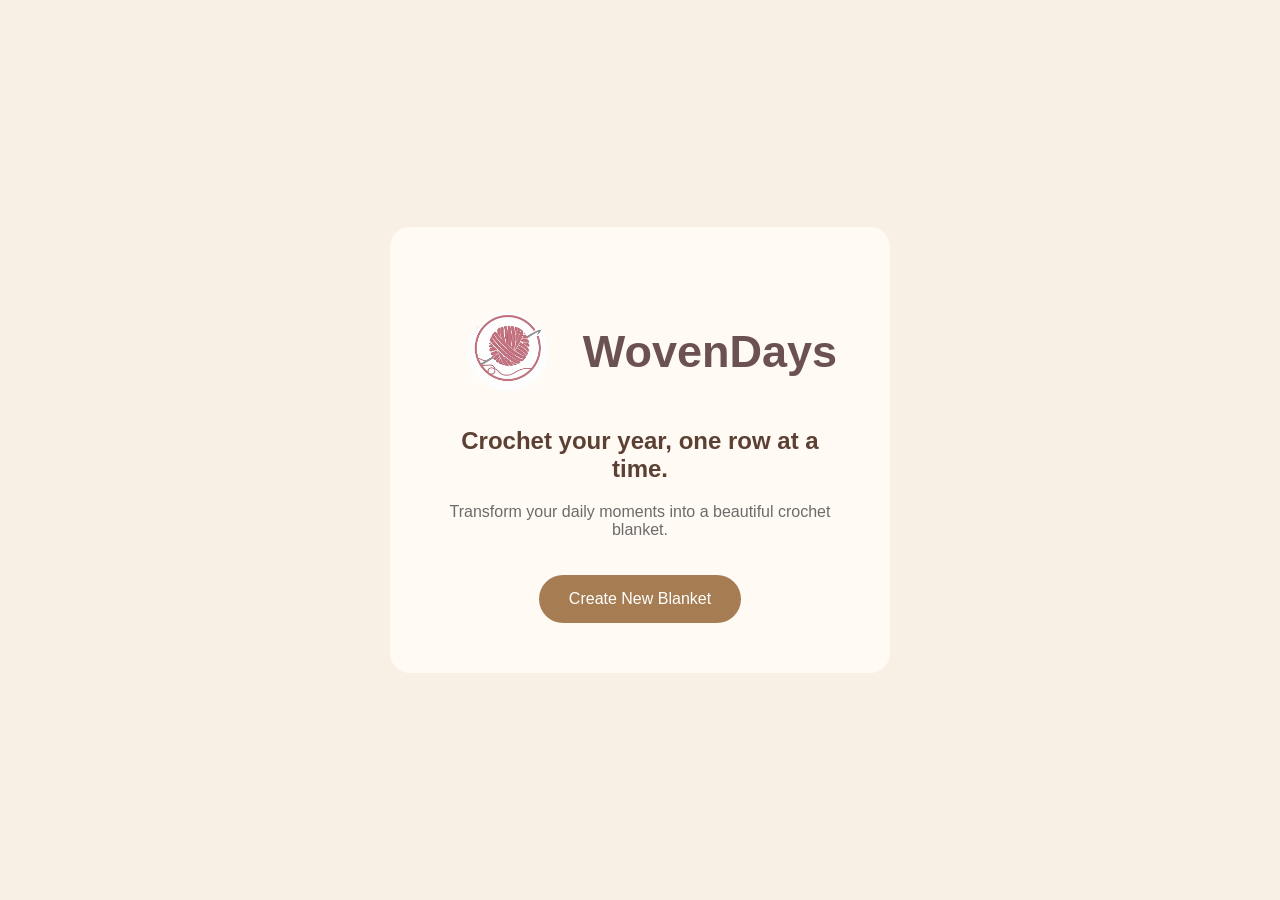
==== index.html @ a02658bf "added custom amde logo" ====
<!DOCTYPE html>
<html lang="en">

<head>
    <meta charset="UTF-8">
    <meta name="viewport" content="width=device-width, initial-scale=1.0">

    <title>WovenDays</title>

    <link rel="stylesheet" href="style.css">
</head>

<body>

    <main class="hero">

       <h1>
    <img src="assets/Object.png" alt="WovenDays logo" class="logo">
    WovenDays
</h1>
        <h2>
            Crochet your year,
            one row at a time.
        </h2>

        <p>
            Transform your daily moments into
            a beautiful crochet blanket.
        </p>

        <button>
            Create New Blanket
        </button>

    </main>

    <script src="script.js"></script>

</body>

</html>
---- style.css ----
body {

    margin: 0;
    height: 100vh;

    display: flex;
    justify-content: center;
    align-items: center;

    background-color: #f8efe5;

    font-family: Arial, sans-serif;

}


.hero {

    text-align: center;

    background: #fffaf3;

    padding: 50px;

    border-radius: 20px;

    width: 400px;

}


h1 {

    font-size: 45px;

    color: #8b5e3c;

}


h2 {

    color: #5c4033;

}


p {

    color: #6b6b6b;

}


button {

    margin-top: 20px;

    padding: 15px 30px;

    border: none;

    border-radius: 30px;

    background-color: #a67c52;

    color: white;

    font-size: 16px;

    cursor: pointer;

}
.logo {
    width: 130px;
    height: auto;
}

h1 {
    display: flex;
    align-items: center;
    justify-content: center;
    gap: 10px;

    font-size: 45px;
    color: #6B5151;
}
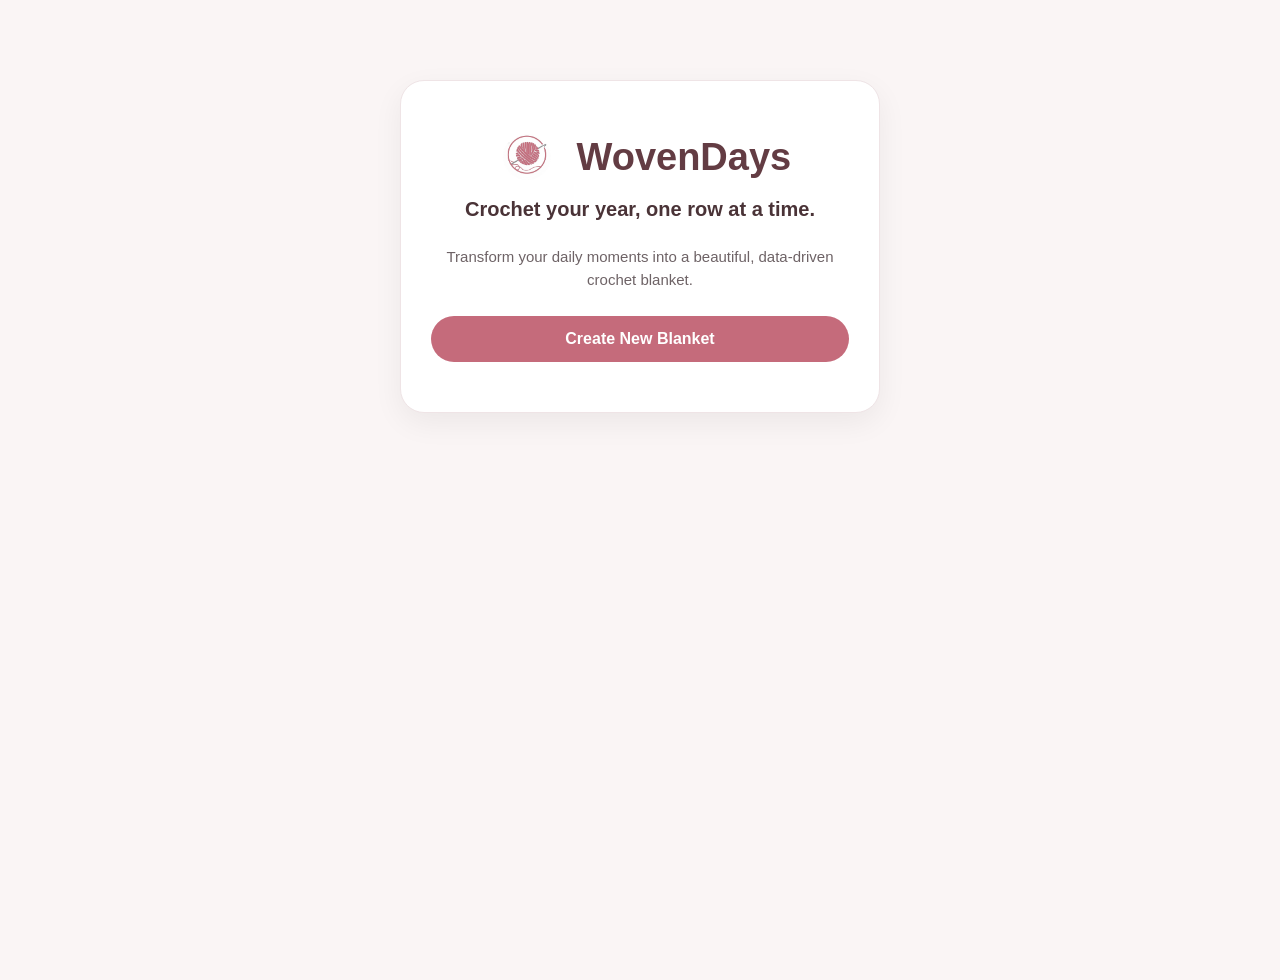
==== commit 1d9c3682: "created the dashboard" ====
--- a/index.html
+++ b/index.html
@@ -1,41 +1,25 @@
 <!DOCTYPE html>
 <html lang="en">
-
 <head>
     <meta charset="UTF-8">
     <meta name="viewport" content="width=device-width, initial-scale=1.0">
-
-    <title>WovenDays</title>
-
+    <title>WovenDays | Crochet Your Year</title>
     <link rel="stylesheet" href="style.css">
 </head>
-
 <body>
-
     <main class="hero">
-
-       <h1>
-    <img src="assets/Object.png" alt="WovenDays logo" class="logo">
-    WovenDays
-</h1>
-        <h2>
-            Crochet your year,
-            one row at a time.
-        </h2>
-
-        <p>
-            Transform your daily moments into
-            a beautiful crochet blanket.
-        </p>
-
-        <button>
-            Create New Blanket
-        </button>
-
+        <h1>
+            <img src="assets/Object.png" alt="WovenDays logo" class="logo">
+            <span>WovenDays</span>
+        </h1>
+        <h2>Crochet your year, one row at a time.</h2>
+        <p>Transform your daily moments into a beautiful, data-driven crochet blanket.</p>
+        <button id="startBtn" class="btn-primary">Create New Blanket</button>
     </main>
-
-    <script src="script.js"></script>
-
+    <script>
+        document.getElementById("startBtn").addEventListener("click", () => {
+            window.location.href = "create.html";
+        });
+    </script>
 </body>
-
 </html>
--- a/style.css
+++ b/style.css
@@ -1,87 +1,451 @@
+* {
+    box-sizing: border-box;
+    font-family: -apple-system, BlinkMacSystemFont, "Segoe UI", Roboto, Helvetica, Arial, sans-serif;
+}
+
 body {
-
     margin: 0;
-    height: 100vh;
-
-    display: flex;
+    padding: 0;
+    background-color: #FAF5F5;
+    color: #3C3335;
+    min-height: 100vh;
+}
+
+/* Common Logo Styles */
+.logo {
+    height: 42px;
+    width: auto;
+    object-fit: contain;
+    vertical-align: middle;
+}
+
+.hero {
+    display: flex;
+    flex-direction: column;
+    align-items: center;
     justify-content: center;
-    align-items: center;
-
-    background-color: #f8efe5;
-
-    font-family: Arial, sans-serif;
-
-}
-
-
-.hero {
-
     text-align: center;
-
-    background: #fffaf3;
-
-    padding: 50px;
-
+    background: #FFFFFF;
+    padding: 50px 30px;
+    border-radius: 24px;
+    width: 480px;
+    margin: 80px auto;
+    box-shadow: 0 10px 30px rgba(0,0,0,0.06);
+    border: 1px solid #EFE4E6;
+}
+
+.hero h1 {
+    display: flex;
+    align-items: center;
+    justify-content: center;
+    gap: 12px;
+}
+
+.hero .logo {
+    height: 52px;
+}
+
+h1 {
+    font-size: 38px;
+    color: #633C43;
+    margin: 0;
+}
+
+h2 {
+    font-size: 20px;
+    color: #4A3337;
+    margin-top: 15px;
+    margin-bottom: 10px;
+}
+
+p {
+    color: #6E6366;
+    font-size: 15px;
+    line-height: 1.5;
+}
+
+.container {
+    width: 480px;
+    margin: 50px auto;
+    background: white;
+    padding: 36px;
+    border-radius: 24px;
+    box-shadow: 0 10px 30px rgba(0,0,0,0.06);
+    border: 1px solid #EFE4E6;
+}
+
+.container-wide {
+    width: 640px;
+}
+
+.header {
+    display: flex;
+    align-items: center;
+    gap: 16px;
+    margin-bottom: 24px;
+}
+
+.header h1 {
+    font-size: 28px;
+}
+
+.subtitle {
+    margin: 4px 0 0 0;
+    color: #6E6366;
+    font-size: 14px;
+}
+
+form {
+    display: flex;
+    flex-direction: column;
+    gap: 16px;
+}
+
+.form-group {
+    display: flex;
+    flex-direction: column;
+    gap: 6px;
+}
+
+label {
+    font-weight: 600;
+    font-size: 14px;
+    color: #4A3337;
+}
+
+input, select {
+    padding: 12px 14px;
+    border-radius: 10px;
+    border: 1px solid #D1C0C4;
+    font-size: 15px;
+    background: #FCF8F8;
+    outline: none;
+}
+
+input:focus, select:focus {
+    border-color: #C56B7B;
+}
+
+.btn-primary {
+    margin-top: 10px;
+    padding: 14px 24px;
+    border: none;
+    border-radius: 30px;
+    background-color: #C56B7B;
+    color: white;
+    font-size: 16px;
+    font-weight: 600;
+    cursor: pointer;
+    transition: background 0.2s;
+    width: 100%;
+}
+
+.btn-primary:hover {
+    background-color: #B25A6A;
+}
+
+.btn-secondary {
+    background-color: #F5EAEB;
+    color: #4A3337;
+    border: 1px solid #D1C0C4;
+    padding: 12px 20px;
     border-radius: 20px;
-
-    width: 400px;
-
-}
-
-
-h1 {
-
-    font-size: 45px;
-
-    color: #8b5e3c;
-
-}
-
-
-h2 {
-
-    color: #5c4033;
-
-}
-
-
-p {
-
-    color: #6b6b6b;
-
-}
-
-
-button {
-
-    margin-top: 20px;
-
-    padding: 15px 30px;
-
+    font-size: 14px;
+    font-weight: 600;
+    cursor: pointer;
+}
+
+.btn-secondary:hover {
+    background-color: #EADADB;
+}
+
+/* Legend Builder Styles */
+.legend-rows-container {
+    display: flex;
+    flex-direction: column;
+    gap: 10px;
+}
+
+.legend-row {
+    display: flex;
+    align-items: center;
+    gap: 10px;
+    background: #FCF8F8;
+    padding: 10px 14px;
+    border-radius: 12px;
+    border: 1px solid #EFE4E6;
+}
+
+.legend-row input[type="color"] {
+    width: 40px;
+    height: 40px;
+    padding: 2px;
     border: none;
-
-    border-radius: 30px;
-
-    background-color: #a67c52;
-
+    border-radius: 8px;
+    cursor: pointer;
+    background: transparent;
+}
+
+.legend-row input[type="text"],
+.legend-row input[type="number"] {
+    flex: 1;
+    padding: 8px 10px;
+}
+
+.remove-btn {
+    background: #E74C3C;
     color: white;
-
+    border: none;
+    border-radius: 50%;
+    width: 28px;
+    height: 28px;
     font-size: 16px;
-
     cursor: pointer;
-
-}
-.logo {
-    width: 130px;
-    height: auto;
-}
-
-h1 {
-    display: flex;
-    align-items: center;
+}
+
+/* Dashboard Layout */
+.navbar {
+    display: flex;
+    justify-content: space-between;
+    align-items: center;
+    padding: 12px 32px;
+    background: #FFFFFF;
+    border-bottom: 1px solid #EFE4E6;
+}
+
+.nav-brand {
+    display: flex;
+    align-items: center;
+    gap: 12px;
+    font-size: 20px;
+    font-weight: 700;
+    color: #4A3337;
+}
+
+.nav-actions {
+    display: flex;
+    gap: 10px;
+}
+
+.btn-ghost {
+    background: transparent;
+    border: 1px solid #D1C0C4;
+    padding: 8px 14px;
+    border-radius: 20px;
+    cursor: pointer;
+    font-weight: 600;
+    color: #4A3337;
+    font-size: 13px;
+}
+
+.btn-ghost:hover {
+    background: #F5EAEB;
+}
+
+.btn-ghost.danger:hover {
+    background: #FDE8E8;
+    border-color: #E74C3C;
+    color: #C0392B;
+}
+
+.dashboard-grid {
+    display: grid;
+    grid-template-columns: 360px 1fr;
+    gap: 24px;
+    padding: 24px 32px;
+    max-width: 1300px;
+    margin: 0 auto;
+}
+
+.dashboard-sidebar {
+    display: flex;
+    flex-direction: column;
+    gap: 20px;
+}
+
+.card {
+    background: white;
+    border-radius: 20px;
+    padding: 20px;
+    box-shadow: 0 4px 15px rgba(0,0,0,0.04);
+    border: 1px solid #EFE4E6;
+}
+
+.card h3, .card h2 {
+    margin-top: 0;
+    margin-bottom: 14px;
+    color: #4A3337;
+}
+
+/* Today's Instruction Panel */
+.instruction-card {
+    position: relative;
+    background: #FCF8F8;
+}
+
+.badge {
+    position: absolute;
+    top: 18px;
+    right: 18px;
+    background: #8E888E;
+    color: white;
+    padding: 4px 10px;
+    border-radius: 12px;
+    font-size: 12px;
+    font-weight: 600;
+}
+
+.color-swatch-box {
+    display: flex;
+    align-items: center;
+    gap: 12px;
+    padding: 10px;
+    background: white;
+    border-radius: 12px;
+    border: 1px solid #EFE4E6;
+    margin-bottom: 12px;
+}
+
+.swatch-circle {
+    width: 32px;
+    height: 32px;
+    border-radius: 50%;
+    background: #ccc;
+    border: 2px solid white;
+    box-shadow: 0 2px 4px rgba(0,0,0,0.1);
+}
+
+.subtext {
+    margin: 2px 0 0 0;
+    font-size: 12px;
+    color: #6E6366;
+}
+
+.instruction-text-box {
+    padding: 12px;
+    background: #F5EAEB;
+    border-radius: 10px;
+    color: #3C3335;
+    font-size: 14px;
+    line-height: 1.4;
+}
+
+/* Stats */
+.progress-bar-container {
+    height: 10px;
+    background: #F5EAEB;
+    border-radius: 5px;
+    overflow: hidden;
+    margin-bottom: 14px;
+}
+
+.progress-bar-fill {
+    height: 100%;
+    background: #C56B7B;
+    transition: width 0.3s ease;
+}
+
+.stats-grid {
+    display: flex;
+    justify-content: space-around;
+    text-align: center;
+}
+
+.stat-number {
+    display: block;
+    font-size: 18px;
+    font-weight: 700;
+    color: #4A3337;
+}
+
+.stat-label {
+    font-size: 11px;
+    color: #6E6366;
+}
+
+/* Blanket Canvas Container */
+.blanket-card-header {
+    display: flex;
+    justify-content: space-between;
+    align-items: center;
+    margin-bottom: 14px;
+}
+
+.canvas-wrapper {
+    display: flex;
     justify-content: center;
-    gap: 10px;
-
-    font-size: 45px;
-    color: #6B5151;
+    background: #FCF8F8;
+    border-radius: 14px;
+    padding: 20px;
+    border: 1px dashed #D1C0C4;
+    max-height: 600px;
+    overflow-y: auto;
+}
+
+#blanketCanvas {
+    box-shadow: 0 6px 18px rgba(0,0,0,0.08);
+    border-radius: 4px;
+}
+
+/* Printable Instructions Styles */
+.printable-only {
+    display: none;
+}
+
+@media print {
+    body * {
+        visibility: hidden;
+    }
+    .printable-only, .printable-only * {
+        visibility: visible;
+    }
+    .printable-only {
+        display: block !important;
+        position: absolute;
+        left: 0;
+        top: 0;
+        width: 100%;
+        padding: 20px;
+        background: white;
+    }
+    .print-header h1 {
+        margin: 0;
+        color: #3C3335;
+    }
+    .print-legend-grid {
+        display: flex;
+        gap: 15px;
+        flex-wrap: wrap;
+        margin: 15px 0;
+        padding: 10px;
+        background: #FCF8F8;
+        border-radius: 8px;
+    }
+    .print-legend-item {
+        display: flex;
+        align-items: center;
+        gap: 6px;
+        font-size: 12px;
+    }
+    .print-swatch {
+        display: inline-block;
+        width: 14px;
+        height: 14px;
+        border-radius: 50%;
+        border: 1px solid #ccc;
+    }
+    .print-table {
+        width: 100%;
+        border-collapse: collapse;
+        margin-top: 15px;
+        font-size: 12px;
+    }
+    .print-table th, .print-table td {
+        border: 1px solid #ddd;
+        padding: 8px;
+        text-align: left;
+    }
+    .print-table th {
+        background-color: #F5EAEB;
+    }
 }
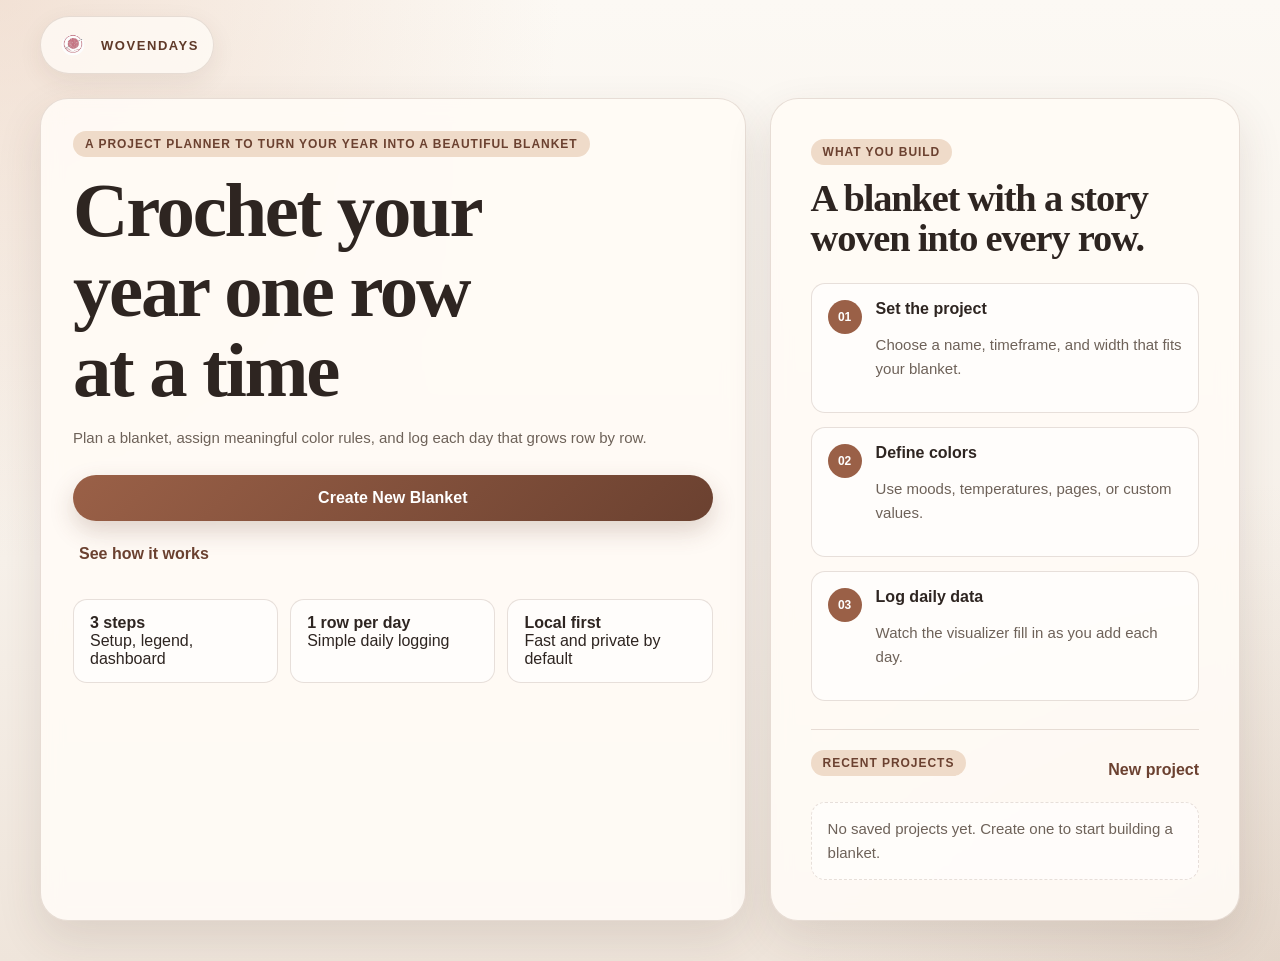
==== commit 35e057dc: "changes the ui" ====
--- a/index.html
+++ b/index.html
@@ -6,17 +6,102 @@
     <title>WovenDays | Crochet Your Year</title>
     <link rel="stylesheet" href="style.css">
 </head>
-<body>
-    <main class="hero">
-        <h1>
+<body class="landing-page">
+    <header class="site-masthead">
+        <a class="site-brand" href="index.html">
             <img src="assets/Object.png" alt="WovenDays logo" class="logo">
-            <span>WovenDays</span>
-        </h1>
-        <h2>Crochet your year, one row at a time.</h2>
-        <p>Transform your daily moments into a beautiful, data-driven crochet blanket.</p>
-        <button id="startBtn" class="btn-primary">Create New Blanket</button>
+            <span class="brand-mark">WovenDays</span>
+        </a>
+    </header>
+    <main class="landing-shell">
+        <section class="hero-panel glass-panel">
+            <span class="eyebrow">A project planner to turn your year into a beautiful blanket</span>
+            <h1>Crochet your year one row at a time</h1>
+            <p>Plan a blanket, assign meaningful color rules, and log each day that grows row by row.</p>
+            <div class="hero-actions">
+                <button id="startBtn" class="btn-primary">Create New Blanket</button>
+                <a class="btn-link" href="create.html#how-it-works">See how it works</a>
+            </div>
+            <div class="hero-metrics">
+                <div>
+                    <strong>3 steps</strong>
+                    <span>Setup, legend, dashboard</span>
+                </div>
+                <div>
+                    <strong>1 row per day</strong>
+                    <span>Simple daily logging</span>
+                </div>
+                <div>
+                    <strong>Local first</strong>
+                    <span>Fast and private by default</span>
+                </div>
+            </div>
+        </section>
+
+        <aside class="preview-panel glass-panel">
+            <div class="preview-card">
+                <span class="eyebrow">What you build</span>
+                <h2>A blanket with a story woven into every row.</h2>
+                <div class="preview-stack">
+                    <div class="preview-item">
+                        <span class="preview-number">01</span>
+                        <div>
+                            <strong>Set the project</strong>
+                            <p>Choose a name, timeframe, and width that fits your blanket.</p>
+                        </div>
+                    </div>
+                    <div class="preview-item">
+                        <span class="preview-number">02</span>
+                        <div>
+                            <strong>Define colors</strong>
+                            <p>Use moods, temperatures, pages, or custom values.</p>
+                        </div>
+                    </div>
+                    <div class="preview-item">
+                        <span class="preview-number">03</span>
+                        <div>
+                            <strong>Log daily data</strong>
+                            <p>Watch the visualizer fill in as you add each day.</p>
+                        </div>
+                    </div>
+                </div>
+                <div class="recent-projects-panel" id="recentProjectsPanel">
+                    <div class="section-heading-row">
+                        <span class="eyebrow">Recent projects</span>
+                        <a class="btn-link btn-link-inline" href="create.html">New project</a>
+                    </div>
+                    <div id="recentProjectsList" class="recent-projects-list"></div>
+                </div>
+            </div>
+        </aside>
     </main>
+    <script src="projectStore.js"></script>
     <script>
+        document.addEventListener("DOMContentLoaded", () => {
+            const recentProjectsList = document.getElementById("recentProjectsList");
+            const projects = typeof wovendaysReadProjects === "function" ? wovendaysReadProjects() : [];
+
+            if (projects.length === 0) {
+                recentProjectsList.innerHTML = '<p class="empty-state">No saved projects yet. Create one to start building a blanket.</p>';
+            } else {
+                recentProjectsList.innerHTML = projects.slice(0, 3).map((project) => `
+                    <button class="recent-project-card" data-project-id="${project.id}">
+                        <strong>${project.name}</strong>
+                        <span>${project.type} • ${project.width} stitches</span>
+                    </button>
+                `).join("");
+
+                recentProjectsList.querySelectorAll("[data-project-id]").forEach((button) => {
+                    button.addEventListener("click", () => {
+                        const selected = typeof wovendaysSetCurrentProject === "function" ? wovendaysSetCurrentProject(button.dataset.projectId) : null;
+                        if (selected) {
+                            window.location.href = "dashboard.html";
+                        }
+                    });
+                });
+            }
+        });
+
         document.getElementById("startBtn").addEventListener("click", () => {
             window.location.href = "create.html";
         });
--- a/style.css
+++ b/style.css
@@ -13,10 +13,41 @@
 
 /* Common Logo Styles */
 .logo {
-    height: 42px;
-    width: auto;
+    height: 45px;
+    width: 45px;
+    display: block;
+    flex-shrink: 0;
     object-fit: contain;
-    vertical-align: middle;
+}
+
+.site-masthead {
+    width: min(1200px, calc(100% - 32px));
+    margin: 16px auto 0;
+}
+
+.site-brand {
+    display: inline-flex;
+    align-items: center;
+    gap: 10px;
+    padding: 10px 14px;
+    border-radius: 999px;
+    background: rgba(255, 251, 246, 0.78);
+    border: 1px solid rgba(95, 57, 40, 0.14);
+    box-shadow: 0 8px 24px rgba(75, 52, 37, 0.08);
+    text-decoration: none;
+}
+
+.site-brand .logo {
+    height: 36px;
+    width: 36px;
+}
+
+.site-brand .brand-mark {
+    font-size: 13px;
+    font-weight: 800;
+    letter-spacing: 0.12em;
+    text-transform: uppercase;
+    color: #5f3928;
 }
 
 .hero {
@@ -38,11 +69,11 @@
     display: flex;
     align-items: center;
     justify-content: center;
-    gap: 12px;
+    gap: 8px;
 }
 
 .hero .logo {
-    height: 52px;
+    height: 45px;
 }
 
 h1 {
@@ -81,8 +112,13 @@
 .header {
     display: flex;
     align-items: center;
-    gap: 16px;
+    gap: 10px;
     margin-bottom: 24px;
+}
+
+.header .logo {
+    height: 45px;
+    width: 45px;
 }
 
 .header h1 {
@@ -160,10 +196,13 @@
 }
 
 /* Legend Builder Styles */
+/* Legend Builder Styles & Overflow Fixes */
 .legend-rows-container {
     display: flex;
     flex-direction: column;
-    gap: 10px;
+    gap: 12px;
+    width: 100%;
+    max-width: 100%;
 }
 
 .legend-row {
@@ -171,25 +210,30 @@
     align-items: center;
     gap: 10px;
     background: #FCF8F8;
-    padding: 10px 14px;
+    padding: 12px;
     border-radius: 12px;
     border: 1px solid #EFE4E6;
+    width: 100%;
+    box-sizing: border-box;
+    flex-wrap: wrap; /* Prevents controls from overflowing on small screens or high row counts */
 }
 
 .legend-row input[type="color"] {
-    width: 40px;
-    height: 40px;
+    width: 42px;
+    height: 42px;
+    min-width: 42px;
     padding: 2px;
-    border: none;
+    border: 1px solid #D1C0C4;
     border-radius: 8px;
     cursor: pointer;
-    background: transparent;
+    background: white;
 }
 
 .legend-row input[type="text"],
 .legend-row input[type="number"] {
-    flex: 1;
-    padding: 8px 10px;
+    flex: 1 1 120px; /* Allows inputs to shrink and wrap cleanly if needed */
+    min-width: 0;   /* Fixes CSS flexbox text overflow bug */
+    padding: 10px 12px;
 }
 
 .remove-btn {
@@ -197,10 +241,23 @@
     color: white;
     border: none;
     border-radius: 50%;
-    width: 28px;
-    height: 28px;
+    width: 32px;
+    height: 32px;
+    min-width: 32px;
     font-size: 16px;
     cursor: pointer;
+    display: flex;
+    align-items: center;
+    justify-content: center;
+    transition: background 0.2s;
+}
+
+.remove-btn:hover {
+    background: #C0392B;
+}
+
+.form-actions {
+    margin-top: 10px;
 }
 
 /* Dashboard Layout */
@@ -216,10 +273,17 @@
 .nav-brand {
     display: flex;
     align-items: center;
-    gap: 12px;
+    gap: 8px;
     font-size: 20px;
     font-weight: 700;
+    line-height: 1;
     color: #4A3337;
+    text-decoration: none;
+}
+
+.nav-brand .logo {
+    height: 45px;
+    width: 45px;
 }
 
 .nav-actions {
@@ -330,6 +394,686 @@
     line-height: 1.4;
 }
 
+/* Redesign Override Layer */
+:root {
+    --bg: #f7f1ea;
+    --bg-alt: #eadfcd;
+    --surface: rgba(255, 251, 246, 0.92);
+    --surface-strong: #fffaf5;
+    --surface-soft: #f1e3d4;
+    --text: #2e2521;
+    --muted: #6e6259;
+    --accent: #9a6047;
+    --accent-strong: #6b4130;
+    --accent-soft: #efdbc9;
+    --border: rgba(107, 65, 48, 0.16);
+    --shadow: 0 18px 45px rgba(76, 53, 39, 0.12);
+    --shadow-soft: 0 8px 24px rgba(76, 53, 39, 0.08);
+    --radius-lg: 28px;
+    --radius-md: 20px;
+    --radius-sm: 14px;
+}
+
+body {
+    margin: 0;
+    padding: 0;
+    min-height: 100vh;
+    color: var(--text);
+    background:
+        radial-gradient(circle at top left, rgba(230, 197, 176, 0.45), transparent 35%),
+        radial-gradient(circle at bottom right, rgba(185, 160, 140, 0.22), transparent 30%),
+        linear-gradient(180deg, #fcf9f4 0%, var(--bg) 58%, #efe5db 100%);
+    font-family: "Avenir Next", "Trebuchet MS", "Segoe UI", sans-serif;
+}
+
+.glass-panel {
+    background: var(--surface);
+    border: 1px solid var(--border);
+    box-shadow: var(--shadow);
+    backdrop-filter: blur(10px);
+}
+
+.landing-shell,
+.page-shell,
+.dashboard-shell {
+    width: min(1200px, calc(100% - 32px));
+    margin: 24px auto 40px;
+}
+
+.landing-shell {
+    display: grid;
+    grid-template-columns: 1.2fr 0.8fr;
+    gap: 24px;
+    align-items: stretch;
+}
+
+.hero-panel,
+.preview-panel,
+.setup-rail,
+.setup-card,
+.dashboard-hero {
+    border-radius: var(--radius-lg);
+    padding: 32px;
+}
+
+.brand-row {
+    display: flex;
+    align-items: center;
+    gap: 12px;
+    margin-bottom: 18px;
+}
+
+.brand-mark {
+    font-size: 18px;
+    font-weight: 800;
+    letter-spacing: 0.08em;
+    text-transform: uppercase;
+    color: var(--accent-strong);
+}
+
+.eyebrow {
+    display: inline-flex;
+    align-items: center;
+    width: fit-content;
+    padding: 6px 12px;
+    margin-bottom: 14px;
+    border-radius: 999px;
+    background: var(--accent-soft);
+    color: var(--accent-strong);
+    font-size: 12px;
+    font-weight: 700;
+    letter-spacing: 0.08em;
+    text-transform: uppercase;
+}
+
+.hero-panel h1,
+.setup-rail h1,
+.setup-card h1,
+.dashboard-hero h1,
+.preview-card h2 {
+    margin: 0;
+    color: var(--text);
+    line-height: 1.04;
+    letter-spacing: -0.03em;
+    font-family: "Iowan Old Style", "Palatino Linotype", "Book Antiqua", serif;
+}
+
+.hero-panel h1 {
+    font-size: clamp(3rem, 6vw, 5rem);
+    max-width: 11ch;
+}
+
+.setup-rail h1,
+.setup-card h1,
+.dashboard-hero h1,
+.preview-card h2 {
+    font-size: clamp(2.1rem, 3vw, 3.1rem);
+}
+
+.hero-panel p,
+.setup-rail p,
+.setup-card p,
+.dashboard-hero p,
+.preview-card p,
+.rail-note p,
+.card-help,
+.legend-hint {
+    color: var(--muted);
+    line-height: 1.6;
+    font-size: 15px;
+}
+
+.hero-actions,
+.dashboard-hero-actions,
+.legend-actions {
+    display: flex;
+    flex-wrap: wrap;
+    gap: 12px;
+    align-items: center;
+}
+
+.btn-link {
+    color: var(--accent-strong);
+    text-decoration: none;
+    font-weight: 700;
+    padding: 12px 6px;
+}
+
+.btn-link:hover {
+    text-decoration: underline;
+}
+
+.hero-metrics,
+.dashboard-hero-meta {
+    display: grid;
+    grid-template-columns: repeat(3, minmax(0, 1fr));
+    gap: 12px;
+    margin-top: 24px;
+}
+
+.hero-metrics div {
+    padding: 14px 16px;
+    border-radius: var(--radius-sm);
+    background: rgba(255, 255, 255, 0.6);
+    border: 1px solid var(--border);
+}
+
+.hero-metrics strong,
+.preview-item strong,
+.stepper-item strong,
+.rail-note strong,
+.card-header-row h3 {
+    display: block;
+    color: var(--text);
+}
+
+.preview-panel {
+    display: flex;
+    align-items: stretch;
+}
+
+.preview-card {
+    width: 100%;
+    padding: 8px;
+}
+
+.preview-stack {
+    display: grid;
+    gap: 14px;
+    margin-top: 24px;
+}
+
+.preview-item,
+.stepper-item,
+.rail-note,
+.card-help,
+.legend-hint,
+.pill {
+    border-radius: var(--radius-sm);
+}
+
+.preview-item {
+    display: grid;
+    grid-template-columns: auto 1fr;
+    gap: 14px;
+    align-items: start;
+    padding: 16px;
+    background: rgba(255, 255, 255, 0.6);
+    border: 1px solid var(--border);
+}
+
+.preview-number {
+    width: 34px;
+    height: 34px;
+    border-radius: 50%;
+    display: inline-flex;
+    align-items: center;
+    justify-content: center;
+    font-size: 12px;
+    font-weight: 800;
+    background: var(--accent);
+    color: white;
+    flex-shrink: 0;
+}
+
+.page-shell {
+    display: grid;
+    grid-template-columns: 320px minmax(0, 1fr);
+    gap: 24px;
+    align-items: start;
+}
+
+.setup-rail {
+    position: sticky;
+    top: 24px;
+}
+
+.stepper {
+    display: grid;
+    gap: 10px;
+    margin: 24px 0;
+}
+
+.stepper-item {
+    display: grid;
+    grid-template-columns: auto 1fr;
+    gap: 12px;
+    align-items: start;
+    padding: 14px;
+    background: rgba(255, 255, 255, 0.52);
+    border: 1px solid var(--border);
+}
+
+.stepper-item span {
+    width: 28px;
+    height: 28px;
+    border-radius: 50%;
+    display: inline-flex;
+    align-items: center;
+    justify-content: center;
+    background: #d7c6ba;
+    color: #fff;
+    font-size: 12px;
+    font-weight: 800;
+}
+
+.stepper-item.active span,
+.stepper-item.done span {
+    background: var(--accent);
+}
+
+.stepper-item.active {
+    border-color: rgba(143, 94, 74, 0.34);
+    background: rgba(240, 216, 203, 0.44);
+}
+
+.rail-note {
+    padding: 16px;
+    background: rgba(255, 255, 255, 0.62);
+    border: 1px solid var(--border);
+}
+
+.setup-card {
+    min-height: 100%;
+}
+
+.header-stack {
+    margin-bottom: 18px;
+}
+
+.date-grid {
+    display: grid;
+    grid-template-columns: repeat(2, minmax(0, 1fr));
+    gap: 16px;
+}
+
+.legend-actions {
+    margin-top: 4px;
+    justify-content: space-between;
+}
+
+.legend-hint {
+    display: inline-flex;
+    align-items: center;
+    max-width: 32ch;
+    font-size: 13px;
+}
+
+.dashboard-page .navbar {
+    position: sticky;
+    top: 0;
+    z-index: 10;
+    backdrop-filter: blur(12px);
+    background: rgba(255, 250, 244, 0.8);
+}
+
+.project-switcher {
+    display: flex;
+    align-items: center;
+    gap: 10px;
+    min-width: 240px;
+    padding: 8px 12px;
+    border-radius: var(--radius-sm);
+    background: rgba(255, 255, 255, 0.65);
+    border: 1px solid var(--border);
+}
+
+.project-switcher label {
+    font-size: 12px;
+    font-weight: 700;
+    letter-spacing: 0.08em;
+    text-transform: uppercase;
+    color: var(--muted);
+}
+
+.project-switcher select {
+    min-width: 0;
+    flex: 1;
+    border-radius: 999px;
+    background: rgba(255, 255, 255, 0.92);
+}
+
+.dashboard-hero {
+    display: flex;
+    justify-content: space-between;
+    gap: 24px;
+    align-items: flex-end;
+    padding: 26px 28px;
+    margin: 0 0 20px;
+}
+
+.dashboard-hero-copy {
+    min-width: 0;
+}
+
+.dashboard-hero-copy p {
+    max-width: 60ch;
+}
+
+.dashboard-hero-meta {
+    grid-template-columns: repeat(3, max-content);
+    justify-content: start;
+    margin-top: 18px;
+}
+
+.pill {
+    display: inline-flex;
+    align-items: center;
+    padding: 8px 12px;
+    border: 1px solid var(--border);
+    background: rgba(255, 255, 255, 0.72);
+    color: var(--text);
+    font-size: 12px;
+    font-weight: 700;
+}
+
+.pill.subtle {
+    color: var(--muted);
+}
+
+.card-accent {
+    background: linear-gradient(180deg, rgba(255, 255, 255, 0.92), rgba(247, 239, 230, 0.88));
+}
+
+.card-header-row {
+    display: flex;
+    justify-content: space-between;
+    gap: 12px;
+    align-items: center;
+    margin-bottom: 8px;
+}
+
+.card-help {
+    margin-top: 0;
+    margin-bottom: 14px;
+}
+
+.badge-inline {
+    position: static;
+}
+
+.dashboard-shell {
+    margin-bottom: 44px;
+}
+
+.section-heading-row {
+    display: flex;
+    align-items: center;
+    justify-content: space-between;
+    gap: 12px;
+    margin-bottom: 12px;
+}
+
+.btn-link-inline {
+    padding: 0;
+}
+
+.recent-projects-panel {
+    margin-top: 28px;
+    padding-top: 20px;
+    border-top: 1px solid var(--border);
+}
+
+.recent-projects-list {
+    display: grid;
+    gap: 10px;
+}
+
+.recent-project-card {
+    display: grid;
+    gap: 4px;
+    text-align: left;
+    padding: 14px 16px;
+    border-radius: var(--radius-sm);
+    border: 1px solid var(--border);
+    background: rgba(255, 255, 255, 0.72);
+    color: var(--text);
+    cursor: pointer;
+    box-shadow: none;
+}
+
+.recent-project-card strong {
+    font-size: 15px;
+}
+
+.recent-project-card span {
+    color: var(--muted);
+    font-size: 13px;
+}
+
+.empty-state {
+    margin: 0;
+    padding: 14px 16px;
+    border-radius: var(--radius-sm);
+    background: rgba(255, 255, 255, 0.6);
+    border: 1px dashed var(--border);
+    color: var(--muted);
+    font-size: 14px;
+}
+
+.dashboard-grid {
+    width: 100%;
+    max-width: none;
+    margin: 0;
+    padding: 0;
+    grid-template-columns: minmax(320px, 360px) minmax(0, 1fr);
+}
+
+.dashboard-main .card {
+    padding: 22px;
+}
+
+.setup-page .container,
+.landing-page .container {
+    width: auto;
+}
+
+.setup-page .header {
+    margin-bottom: 0;
+}
+
+.header-stack .subtitle {
+    max-width: 44ch;
+}
+
+input, select {
+    padding: 12px 14px;
+    border-radius: 10px;
+    border: 1px solid rgba(111, 68, 52, 0.18);
+    font-size: 15px;
+    background: rgba(255, 255, 255, 0.82);
+    outline: none;
+    color: var(--text);
+}
+
+input:focus, select:focus {
+    border-color: rgba(143, 94, 74, 0.62);
+    box-shadow: 0 0 0 4px rgba(143, 94, 74, 0.12);
+}
+
+.btn-primary {
+    background: linear-gradient(135deg, var(--accent), var(--accent-strong));
+    box-shadow: 0 10px 24px rgba(111, 68, 52, 0.22);
+}
+
+.btn-primary:hover {
+    filter: brightness(1.04);
+}
+
+.btn-secondary {
+    background-color: rgba(255, 255, 255, 0.78);
+    color: var(--text);
+    border: 1px solid rgba(111, 68, 52, 0.18);
+}
+
+.btn-secondary:hover {
+    background-color: rgba(240, 216, 203, 0.7);
+}
+
+.navbar {
+    background: rgba(255, 250, 244, 0.92);
+    border-bottom: 1px solid rgba(111, 68, 52, 0.12);
+}
+
+.nav-brand {
+    color: var(--text);
+}
+
+.btn-ghost {
+    background: rgba(255, 255, 255, 0.72);
+    border: 1px solid rgba(111, 68, 52, 0.18);
+    color: var(--text);
+}
+
+.btn-ghost:hover {
+    background: rgba(240, 216, 203, 0.7);
+}
+
+.card {
+    background: var(--surface);
+    border-radius: var(--radius-md);
+    box-shadow: var(--shadow-soft);
+    border: 1px solid var(--border);
+}
+
+.instruction-card {
+    background: rgba(247, 239, 230, 0.74);
+}
+
+.badge {
+    background: var(--accent-strong);
+}
+
+.color-swatch-box {
+    background: rgba(255, 255, 255, 0.78);
+    border: 1px solid var(--border);
+}
+
+.swatch-circle {
+    border: 2px solid rgba(255, 255, 255, 0.9);
+}
+
+.instruction-text-box {
+    background: rgba(240, 216, 203, 0.7);
+}
+
+.progress-bar-container {
+    background: rgba(240, 216, 203, 0.75);
+}
+
+.progress-bar-fill {
+    background: linear-gradient(90deg, var(--accent), var(--accent-strong));
+}
+
+.stat-number {
+    color: var(--text);
+}
+
+.stat-label {
+    color: var(--muted);
+}
+
+.canvas-wrapper {
+    background: rgba(255, 255, 255, 0.6);
+    border: 1px dashed rgba(111, 68, 52, 0.2);
+}
+
+.legend-row {
+    background: rgba(255, 255, 255, 0.72);
+    border: 1px solid var(--border);
+}
+
+.legend-row input[type="color"] {
+    border: 1px solid rgba(111, 68, 52, 0.18);
+}
+
+.remove-btn {
+    background: #b65a4e;
+}
+
+.remove-btn:hover {
+    background: #8c3e35;
+}
+
+@media (max-width: 1024px) {
+    .landing-shell,
+    .page-shell,
+    .dashboard-hero,
+    .dashboard-grid {
+        grid-template-columns: 1fr;
+    }
+
+    .landing-shell {
+        display: grid;
+    }
+
+    .setup-rail {
+        position: static;
+    }
+
+    .dashboard-hero {
+        display: grid;
+        align-items: start;
+    }
+}
+
+@media (max-width: 720px) {
+    .landing-shell,
+    .page-shell,
+    .dashboard-shell {
+        width: min(100% - 20px, 100%);
+        margin-top: 10px;
+    }
+
+    .hero-panel,
+    .preview-panel,
+    .setup-rail,
+    .setup-card,
+    .dashboard-hero {
+        padding: 20px;
+        border-radius: 22px;
+    }
+
+    .hero-metrics,
+    .dashboard-hero-meta,
+    .date-grid {
+        grid-template-columns: 1fr;
+    }
+
+    .nav-actions,
+    .project-switcher,
+    .dashboard-hero-actions,
+    .hero-actions,
+    .legend-actions {
+        width: 100%;
+        flex-direction: column;
+        align-items: stretch;
+    }
+
+    .btn-ghost,
+    .btn-primary,
+    .btn-secondary,
+    .btn-link {
+        width: 100%;
+        text-align: center;
+    }
+
+    .dashboard-grid {
+        padding: 16px 10px 24px;
+    }
+
+    .navbar {
+        padding: 12px 16px;
+        gap: 12px;
+        flex-direction: column;
+        align-items: stretch;
+    }
+
+    .project-switcher {
+        min-width: 0;
+    }
+}
+
 /* Stats */
 .progress-bar-container {
     height: 10px;
@@ -378,7 +1122,8 @@
     border-radius: 14px;
     padding: 20px;
     border: 1px dashed #D1C0C4;
-    max-height: 600px;
+    min-height: 620px;
+    max-height: 760px;
     overflow-y: auto;
 }
 
@@ -448,4 +1193,53 @@
     .print-table th {
         background-color: #F5EAEB;
     }
+}
+
+/* Final Screen Overrides */
+.progress-bar-container {
+    background: rgba(240, 216, 203, 0.75);
+}
+
+.progress-bar-fill {
+    background: linear-gradient(90deg, var(--accent), var(--accent-strong));
+}
+
+.stat-number {
+    color: var(--text);
+}
+
+.stat-label {
+    color: var(--muted);
+}
+
+.canvas-wrapper {
+    background: rgba(255, 255, 255, 0.6);
+    border: 1px dashed rgba(111, 68, 52, 0.2);
+}
+
+.legend-row {
+    background: rgba(255, 255, 255, 0.72);
+    border: 1px solid var(--border);
+}
+
+.legend-row input[type="color"] {
+    border: 1px solid rgba(111, 68, 52, 0.18);
+}
+
+.remove-btn {
+    background: #b65a4e;
+}
+
+.remove-btn:hover {
+    background: #8c3e35;
+}
+
+@media print {
+    .print-legend-grid {
+        background: #fcf7f2;
+    }
+
+    .print-table th {
+        background-color: #f2dfd4;
+    }
 }
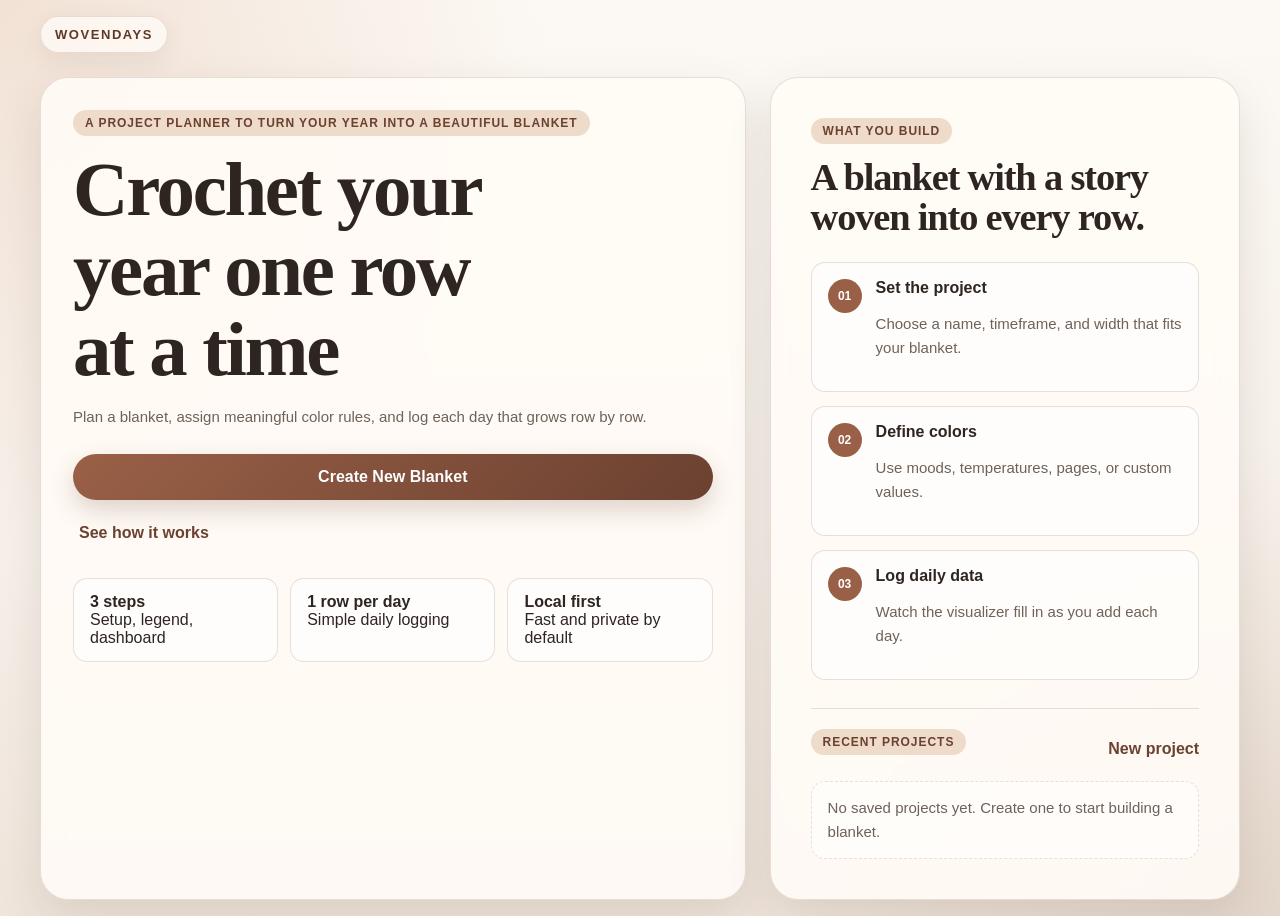
==== commit fd60352c: "removed logo" ====
--- a/index.html
+++ b/index.html
@@ -9,7 +9,6 @@
 <body class="landing-page">
     <header class="site-masthead">
         <a class="site-brand" href="index.html">
-            <img src="assets/Object.png" alt="WovenDays logo" class="logo">
             <span class="brand-mark">WovenDays</span>
         </a>
     </header>
--- a/style.css
+++ b/style.css
@@ -6,15 +6,15 @@
 body {
     margin: 0;
     padding: 0;
-    background-color: #FAF5F5;
+    background-color: #f7e7e7;
     color: #3C3335;
     min-height: 100vh;
 }
 
 /* Common Logo Styles */
 .logo {
-    height: 45px;
-    width: 45px;
+    height: 42px;
+    width: 42px;
     display: block;
     flex-shrink: 0;
     object-fit: contain;
@@ -36,10 +36,9 @@
     box-shadow: 0 8px 24px rgba(75, 52, 37, 0.08);
     text-decoration: none;
 }
-
 .site-brand .logo {
-    height: 36px;
-    width: 36px;
+    height: 30px;
+    width: 30px;
 }
 
 .site-brand .brand-mark {
@@ -73,7 +72,7 @@
 }
 
 .hero .logo {
-    height: 45px;
+    height: 40px;
 }
 
 h1 {
@@ -282,8 +281,8 @@
 }
 
 .nav-brand .logo {
-    height: 45px;
-    width: 45px;
+    height: 26px;
+    width: 26px;
 }
 
 .nav-actions {
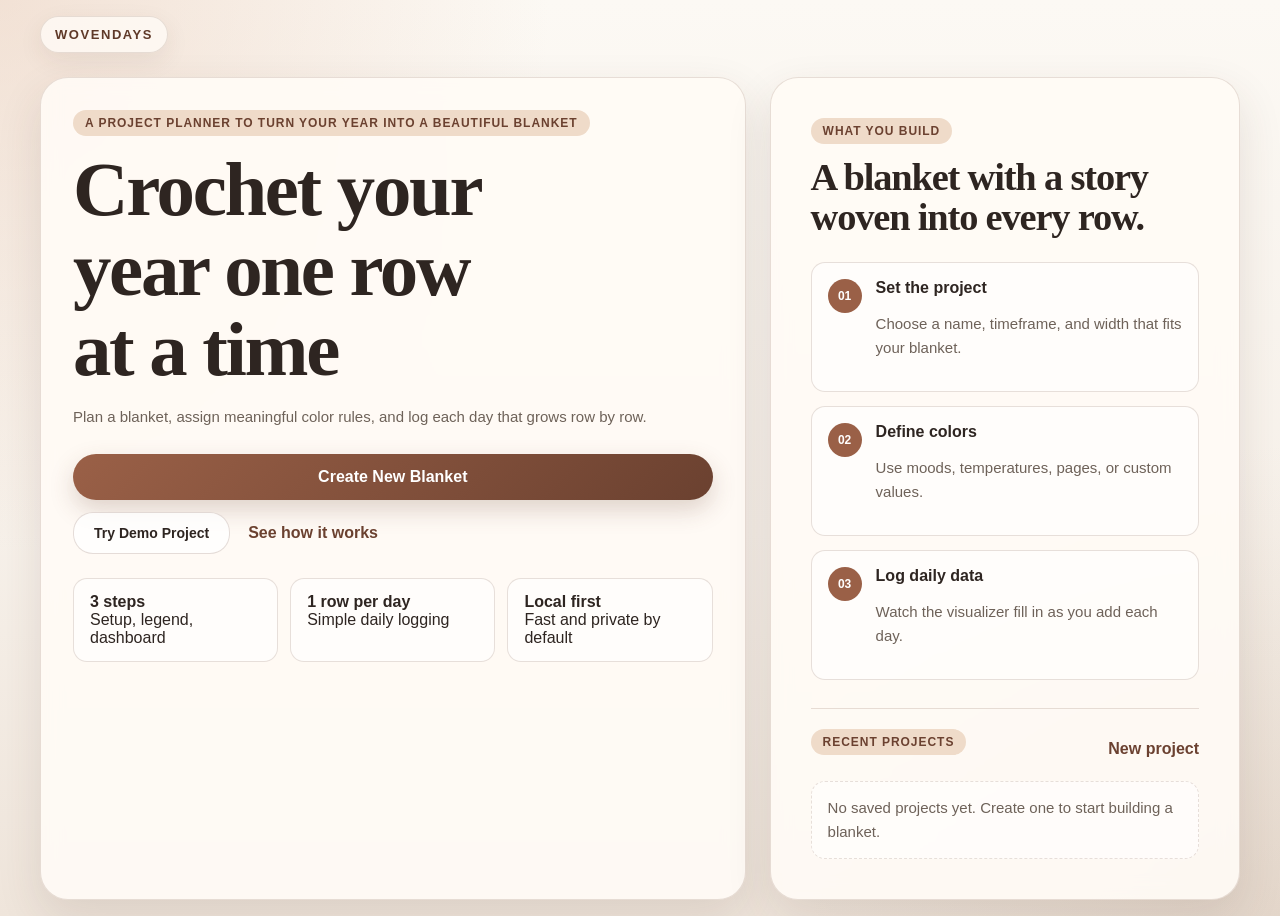
==== commit a482c13f: "added replay demo crochet btn" ====
--- a/index.html
+++ b/index.html
@@ -19,6 +19,7 @@
             <p>Plan a blanket, assign meaningful color rules, and log each day that grows row by row.</p>
             <div class="hero-actions">
                 <button id="startBtn" class="btn-primary">Create New Blanket</button>
+                <button id="demoBtn" class="btn-secondary">Try Demo Project</button>
                 <a class="btn-link" href="create.html#how-it-works">See how it works</a>
             </div>
             <div class="hero-metrics">
@@ -104,6 +105,13 @@
         document.getElementById("startBtn").addEventListener("click", () => {
             window.location.href = "create.html";
         });
+
+        document.getElementById("demoBtn").addEventListener("click", () => {
+            if (typeof wovendaysCreateDemoProject === "function") {
+                wovendaysCreateDemoProject();
+                window.location.href = "dashboard.html";
+            }
+        });
     </script>
 </body>
 </html>
